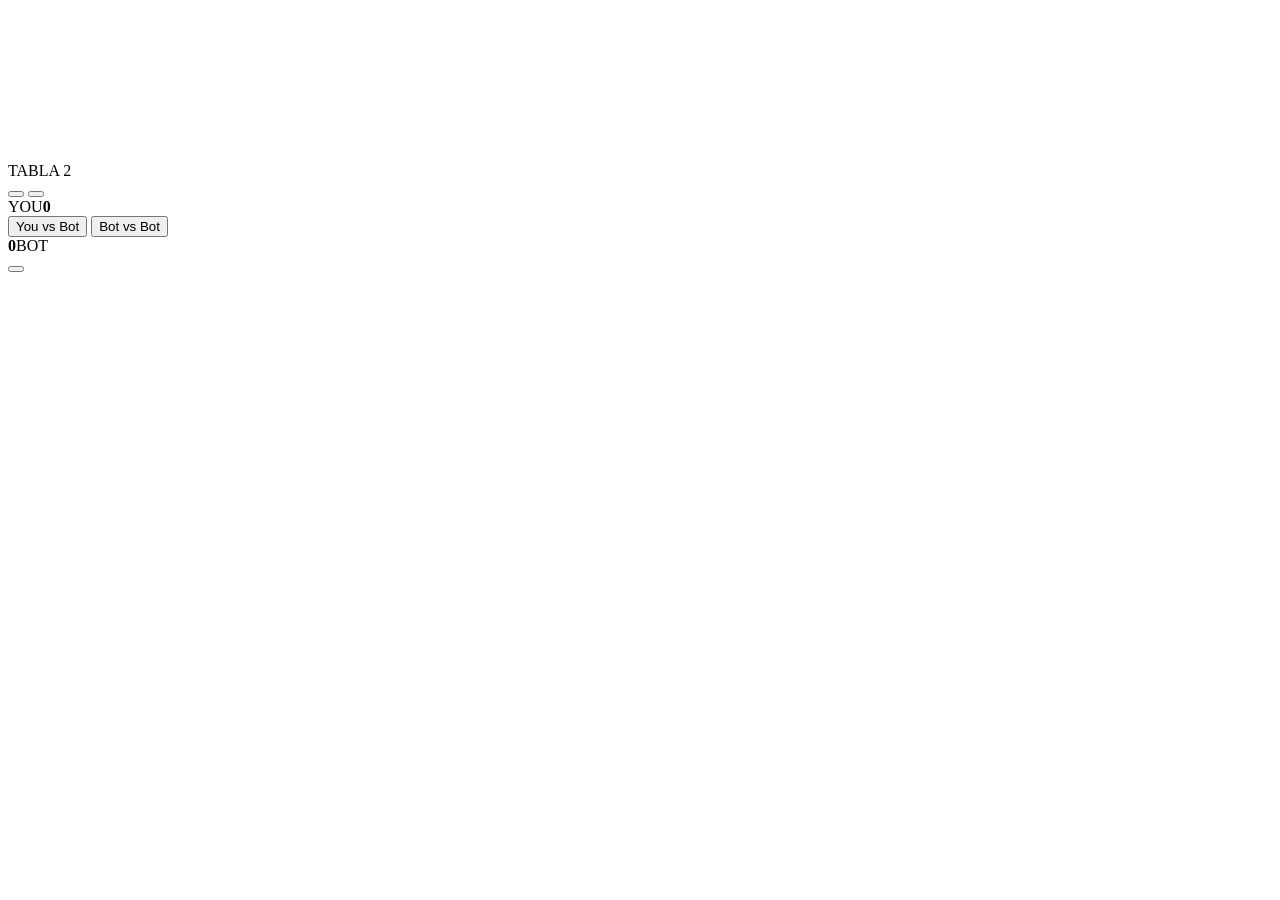
==== mobile/index.html @ ebd29085 "mobile" ====
<!doctype html>
<html lang="en">
  <head>
    <meta charset="UTF-8" />
    <meta name="viewport" content="width=device-width, initial-scale=1.0" />
    <meta name="theme-color" content="#101315" />
    <title>Tabla 2</title>
    <script type="module" crossorigin src="/assets/index-CWsSQ52c.js"></script>
    <link rel="stylesheet" crossorigin href="/assets/index-zMsRsjfn.css">
  </head>
  <body>
    <main id="app">
      <canvas id="game-canvas" aria-label="Tabla game board"></canvas>

      <header class="topbar">
        <div class="brand">TABLA 2</div>
        <div id="status" class="status" aria-live="polite"></div>
        <div class="toolbar">
          <button id="sound" class="icon-button" title="Mute audio" aria-label="Mute audio" aria-pressed="false">
            <i data-lucide="volume-2"></i>
          </button>
          <button id="restart" class="icon-button" title="Restart game" aria-label="Restart game">
            <i data-lucide="rotate-ccw"></i>
          </button>
        </div>
      </header>

      <section class="scorebar" aria-label="Score">
        <div class="score"><span class="player-dot human"></span><span id="human-label">YOU</span><strong id="human-score">0</strong></div>
        <div class="mode-switch" role="group" aria-label="Game mode">
          <button id="human-mode" class="mode-option selected" aria-pressed="true">You vs Bot</button>
          <button id="bot-mode" class="mode-option" aria-pressed="false">Bot vs Bot</button>
        </div>
        <div class="score"><strong id="bot-score">0</strong><span id="bot-label">BOT</span><span class="player-dot bot"></span></div>
      </section>

      <footer class="controls">
        <div id="rolled-dice" class="rolled-dice" aria-label="Rolled dice"></div>
        <div id="move-dice" class="move-dice" aria-label="Available moves"></div>
        <button id="primary-action" class="primary-action"></button>
      </footer>
    </main>
  </body>
</html>
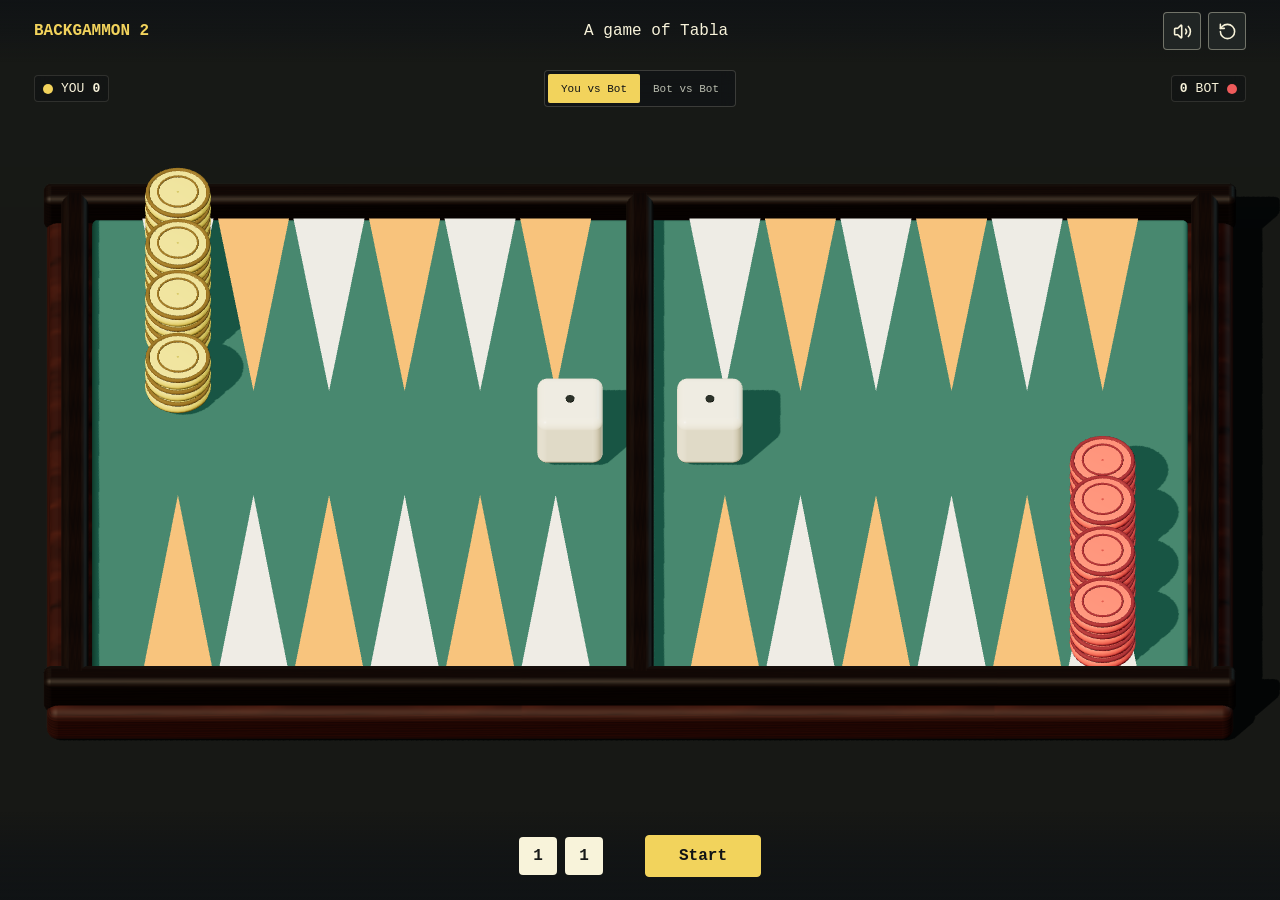
==== commit ad0e5ac2: "fix" ====
--- a/mobile/index.html
+++ b/mobile/index.html
@@ -5,15 +5,15 @@
     <meta name="viewport" content="width=device-width, initial-scale=1.0" />
     <meta name="theme-color" content="#101315" />
     <title>Tabla 2</title>
-    <script type="module" crossorigin src="/assets/index-CWsSQ52c.js"></script>
-    <link rel="stylesheet" crossorigin href="/assets/index-zMsRsjfn.css">
+    <script type="module" crossorigin src="./assets/index-CWsSQ52c.js"></script>
+    <link rel="stylesheet" crossorigin href="./assets/index-zMsRsjfn.css">
   </head>
   <body>
     <main id="app">
       <canvas id="game-canvas" aria-label="Tabla game board"></canvas>
 
       <header class="topbar">
-        <div class="brand">TABLA 2</div>
+        <div class="brand">BACKGAMMON 2</div>
         <div id="status" class="status" aria-live="polite"></div>
         <div class="toolbar">
           <button id="sound" class="icon-button" title="Mute audio" aria-label="Mute audio" aria-pressed="false">
--- a/mobile/assets/index-zMsRsjfn.css
+++ b/mobile/assets/index-zMsRsjfn.css
@@ -0,0 +1 @@
+:root{color:#f8f3da;font-synthesis:none;letter-spacing:0;background:#101315;font-family:SFMono-Regular,Consolas,Liberation Mono,monospace}*{box-sizing:border-box}html,body,#app{width:100%;height:100%;min-height:100dvh;margin:0;overflow:hidden}button{font:inherit;letter-spacing:0}#game-canvas{touch-action:none;width:100%;height:100%;display:block;position:fixed;inset:0}.topbar,.scorebar,.controls{z-index:2;pointer-events:none;align-items:center;padding:12px clamp(14px,3vw,34px);display:flex;position:fixed;left:0;right:0}.topbar{background:linear-gradient(#101315f5,#10131594,#0000);gap:18px;min-height:56px;top:0}.brand{color:#f2d35c;white-space:nowrap;font-weight:600}.status{text-align:center;color:#f8f3da;flex:1}.status.invalid{color:#ff8f86;animation:.18s ease-out status-shake}.toolbar{pointer-events:auto;gap:7px;display:flex}.icon-button,.primary-action,.move-die,.mode-option{pointer-events:auto;color:#f8f3da;cursor:pointer;background:#202524;border:1px solid #f8f3da61}.icon-button{border-radius:4px;place-items:center;width:38px;height:38px;padding:8px;display:grid}.icon-button svg{width:19px;height:19px}.scorebar{justify-content:space-between;font-size:13px;top:58px}.scorebar .score{-webkit-backdrop-filter:blur(8px);backdrop-filter:blur(8px);background:#1013158f;border:1px solid #f8f3da1f;border-radius:4px;align-items:center;gap:8px;padding:5px 8px;display:flex}.mode-switch{pointer-events:auto;-webkit-backdrop-filter:blur(8px);backdrop-filter:blur(8px);background:#101315b8;border:1px solid #f8f3da2e;border-radius:4px;grid-template-columns:1fr 1fr;padding:3px;display:grid}.mode-option{color:#b9bcae;background:0 0;border:0;border-radius:2px;min-width:92px;height:29px;padding:0 9px;font-size:11px}.mode-option.selected{color:#101315;background:#f2d35c}.player-dot{border-radius:50%;width:10px;height:10px;display:inline-block}.player-dot.human{background:#f2d35c}.player-dot.bot{background:#ef5b5b}.controls{background:linear-gradient(#0000,#101315b8,#101315fa);flex-wrap:wrap;justify-content:center;gap:18px;min-height:88px;bottom:0}.rolled-dice{gap:8px;min-width:84px;display:flex}.rolled-dice span{color:#171918;background:#f8f3da;border-radius:4px;place-items:center;width:38px;height:38px;font-weight:600;display:grid}.move-dice{scrollbar-width:thin;scrollbar-color:#4fa384 transparent;gap:5px;max-width:min(52vw,620px);min-height:38px;padding:3px;display:flex;overflow-x:auto}.move-die{border-radius:3px;flex:0 0 32px;height:32px}.move-die.selected{color:#101315;background:#65d9ff;border-color:#65d9ff}.move-die:disabled{opacity:.25;cursor:default}.primary-action{color:#101315;background:#f2d35c;border-color:#f2d35c;border-radius:4px;min-width:116px;height:42px;padding:0 18px;font-weight:600}.primary-action:disabled{opacity:0;pointer-events:none}button:focus-visible{outline-offset:2px;outline:3px solid #65d9ff}@keyframes status-shake{0%,to{transform:translate(0)}30%{transform:translate(-5px)}65%{transform:translate(4px)}}@media (width<=640px){.topbar{gap:10px;padding-inline:12px}.status{text-align:left;font-size:12px}.scorebar{padding-inline:12px}.scorebar .score{gap:5px;padding:4px 6px;font-size:10px}.mode-option{min-width:68px;height:27px;padding-inline:5px;font-size:9px}.brand{font-size:13px}.icon-button{width:36px;height:36px}.controls{min-height:118px;padding:14px 10px max(14px, env(safe-area-inset-bottom));gap:9px 12px}.move-dice{order:3;justify-content:flex-start;width:100%;max-width:100%}.rolled-dice{min-width:auto}.primary-action{min-width:106px}}@media (height<=560px) and (orientation:landscape){.topbar{min-height:46px;padding-block:7px}.scorebar{top:44px}.mode-option{height:25px}.controls{min-height:66px;padding-block:8px}.rolled-dice span{width:32px;height:32px}.primary-action{height:36px}}
